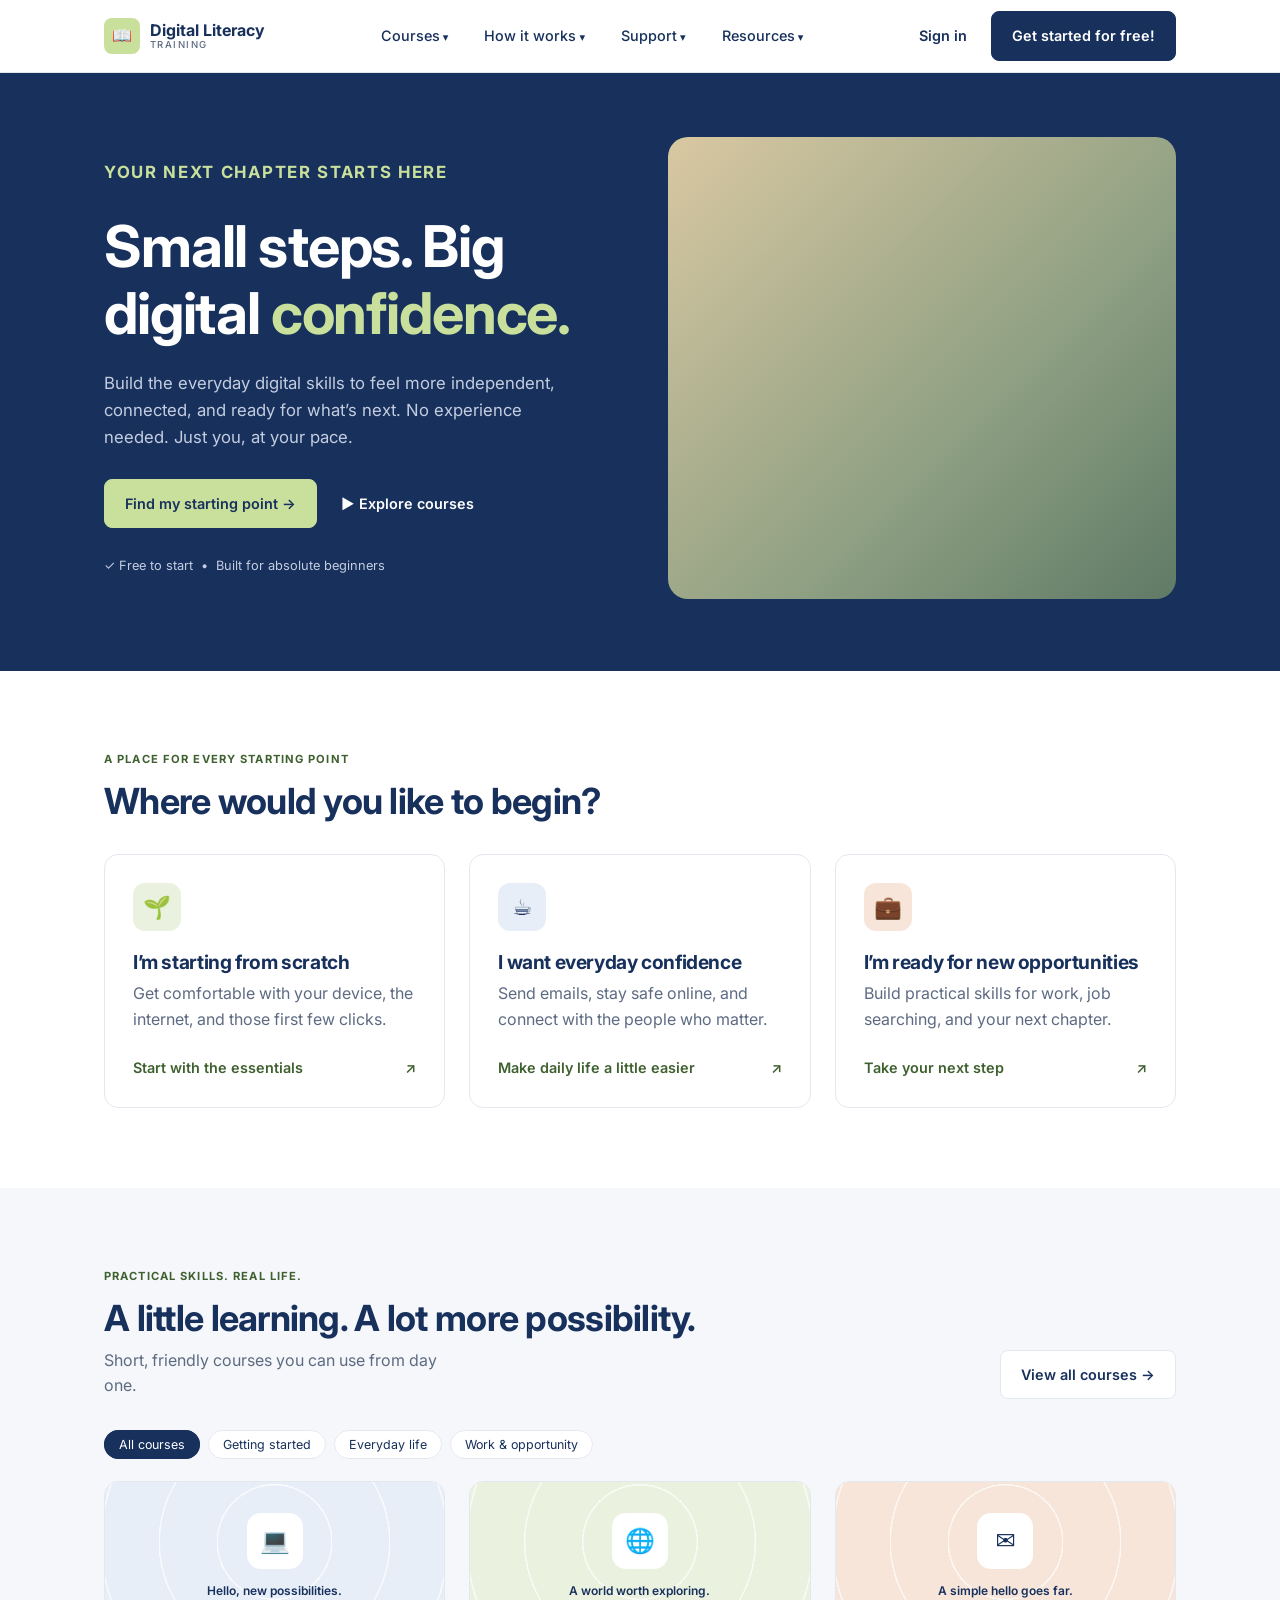
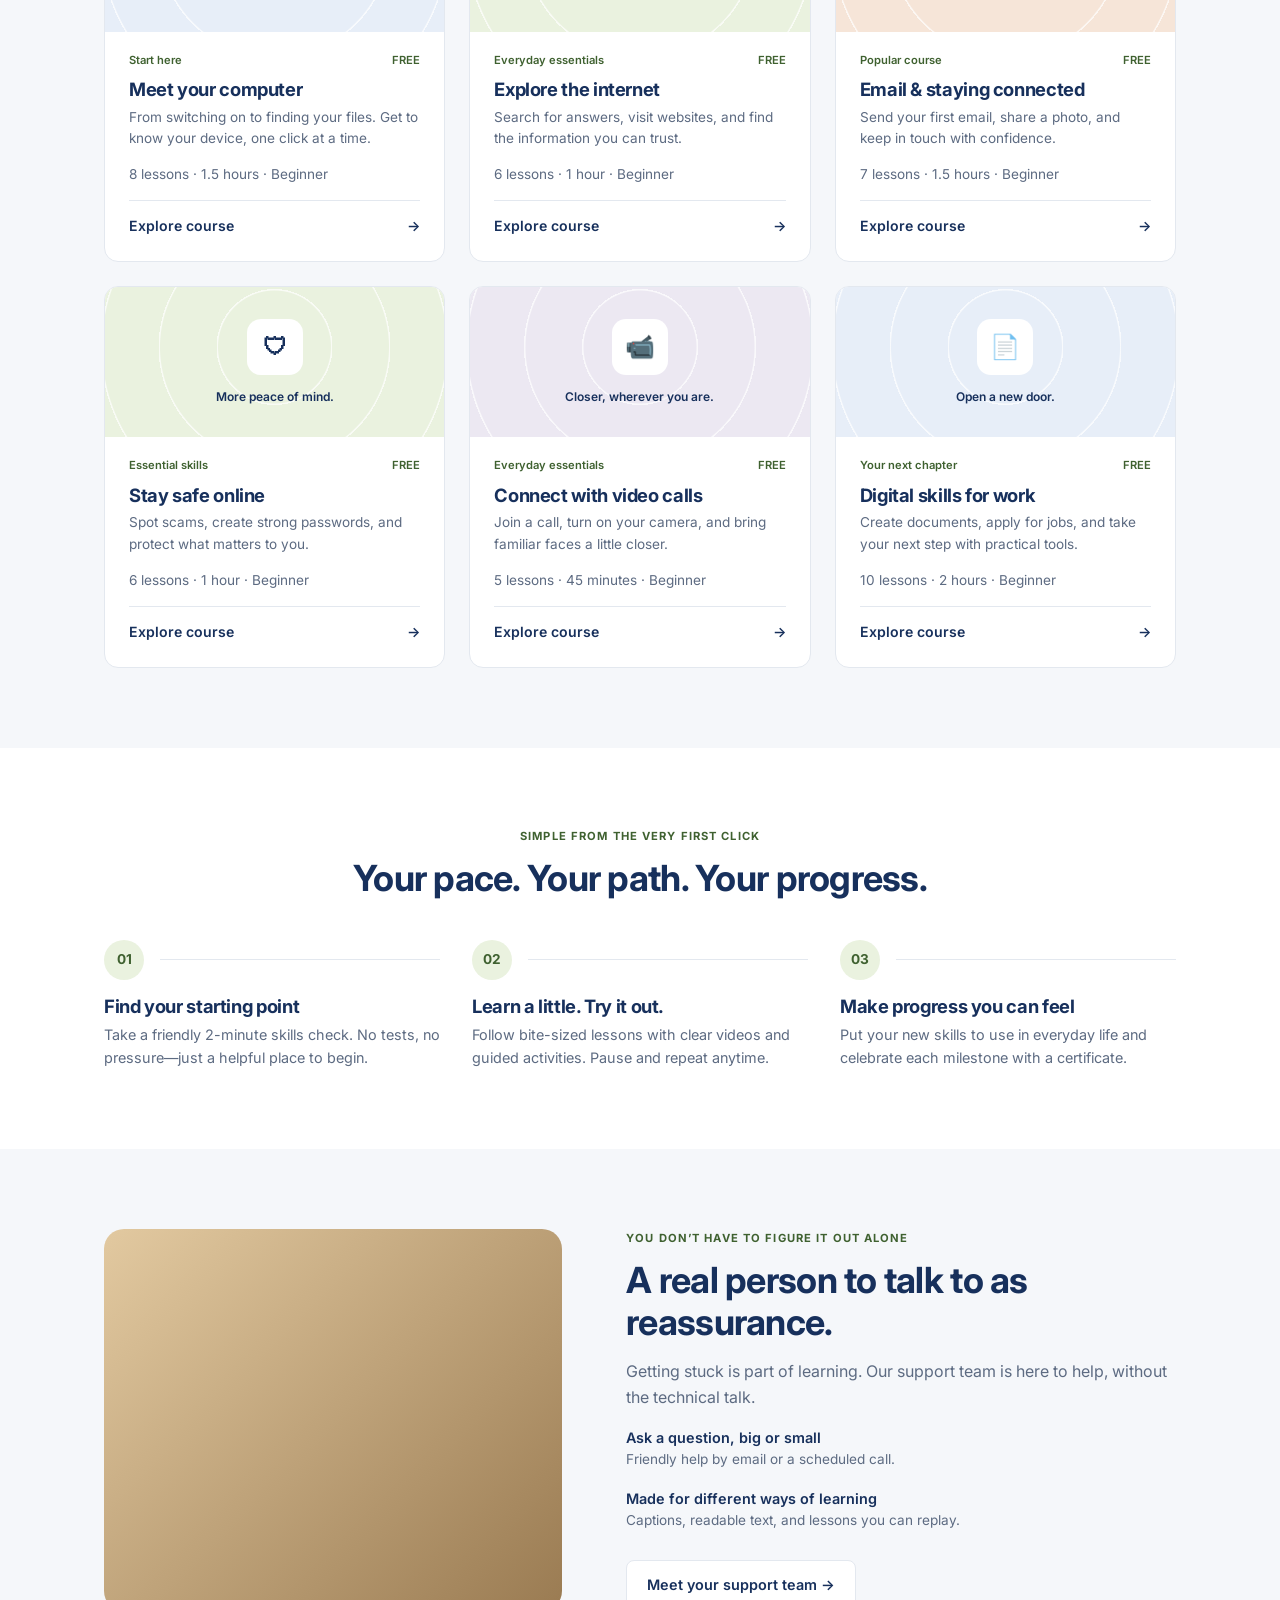
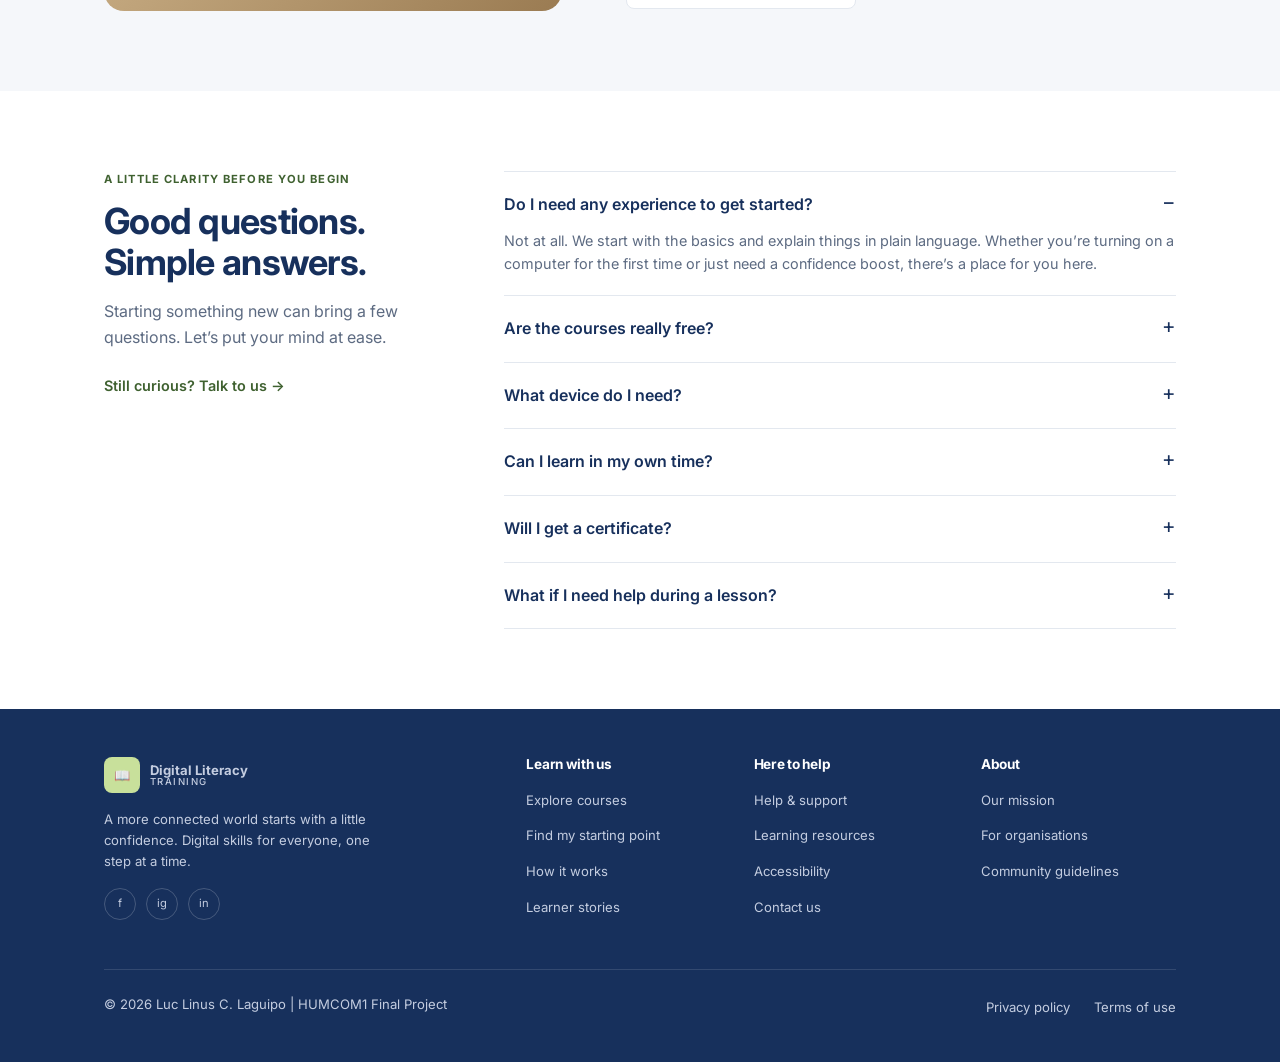
==== index.html @ 550e22f5 "Initial Commit for partial files." ====
<!DOCTYPE html>
<html lang="en">
  <head>
    <meta charset="UTF-8">
    <meta name="viewport" content="width=device-width, initial-scale=1">
    <title>Digital Literacy Training | Small steps. Big digital confidence.</title> 
    <link rel="preconnect" href="https://fonts.googleapis.com">
    <link rel="stylesheet" href="https://fonts.googleapis.com/css2?family=Inter:wght@400;500;600;700&amp;display=swap">
    <link rel="stylesheet" href="styles.css">
  </head>

  <body>
    <!-- Skip link for keyboard and screen-reader users -->
    <a class="skip" href="#main">Skip to main content</a>

    <!-- Header: logo, hover dropdown navigation, account links -->
    <header>
      <div class="wrap bar">
        <a class="brand" href="#top">
          <span class="logo" aria-hidden="true">&#128214;</span>
          <span>Digital Literacy<small>TRAINING</small></span>
        </a>
        <nav aria-label="Main">
          <ul class="menu">
            <li>
              <a href="#courses" class="Nav">Courses</a>
              <ul class="sub">
                <li><a href="#courses">Getting started</a></li>
                <li><a href="#courses">Everyday life</a></li>
                <li><a href="#courses">Work &amp; opportunity</a></li>
              </ul>
            </li>
            <li>
              <a href="#how" class="Nav">How it works</a>
              <ul class="sub">
                <li><a href="#how">Find your starting point</a></li>
                <li><a href="#learn">Try a free lesson</a></li>
                <li><a href="#how">Celebrate your progress</a></li>
              </ul>
            </li>
            <li>
              <a href="#stories" class="Nav">Support</a>
              <ul class="sub">
                <li><a href="#support">Help & Support</a></li>
              </ul>
            </li>
            <li>
              <a href="#faq" class="Nav">Resources</a>
              <ul class="sub">
                <li><a href="#faq">FAQ</a></li>
                <li><a href="#support">Accessibility</a></li>
              </ul>
            </li>
          </ul>
        </nav>
        <div class="acct">
          <a href="#top">Sign in</a>
          <a class="btn" href="#start">Get started for free!</a>
        </div>
      </div>
    </header>

    <!-- Main page content -->
    <main id="main">
      <!-- Hero: headline, call to action, photo -->
      <section class="hero" id="top" aria-labelledby="hero-title">
        <div class="wrap">
          <div>
            <p class="eyebrow">Your next chapter starts here</p>
            <h1 id="hero-title">Small steps. Big digital <span>confidence.</span></h1>
            <p>
              Build the everyday digital skills to feel more independent, connected, and ready for
              what&rsquo;s next. No experience needed. Just you, at your pace.
            </p>
            <div class="actions">
              <a class="btn lime" href="#start">Find my starting point &rarr;</a>
              <a class="link" style="color:#fff" href="#courses">&#9654; Explore courses</a>
            </div>
            <small>&#10003; Free to start &nbsp;&bull;&nbsp; Built for absolute beginners</small>
          </div>
          <!-- Replace this block with <img src="images/hero.jpg" alt="..."> -->
          <div class="photo" role="img" aria-label="Two women smiling as they use a laptop together">
          </div>
        </div>
      </section>

      <!-- Starting points: three paths for new learners -->
      <section class="start" id="start" aria-labelledby="start-title">
        <div class="wrap">
          <div class="head">
            <div>
              <p class="eyebrow">A place for every starting point</p>
              <h2 id="start-title">Where would you like to begin?</h2>
            </div>
          </div>
          <div class="cards">
            <article class="card">
              <span class="ico c-sage" aria-hidden="true">&#127793;</span>
              <h3>I&rsquo;m starting from scratch</h3>
              <p>Get comfortable with your device, the internet, and those first few clicks.</p>
              <a class="link" href="#courses">
                Start with the essentials <span aria-hidden="true">&#8599;</span>
              </a>
            </article>
            <article class="card">
              <span class="ico c-blue" aria-hidden="true">&#9749;</span>
              <h3>I want everyday confidence</h3>
              <p>Send emails, stay safe online, and connect with the people who matter.</p>
              <a class="link" href="#courses">
                Make daily life a little easier <span aria-hidden="true">&#8599;</span>
              </a>
            </article>
            <article class="card">
              <span class="ico c-peach" aria-hidden="true">&#128188;</span>
              <h3>I&rsquo;m ready for new opportunities</h3>
              <p>Build practical skills for work, job searching, and your next chapter.</p>
              <a class="link" href="#courses">
                Take your next step <span aria-hidden="true">&#8599;</span>
              </a>
            </article>
          </div>
        </div>
      </section>

      <!-- Course cards -->
      <section class="courses" id="courses" aria-labelledby="courses-title">
        <div class="wrap">
          <div class="head">
            <div>
              <p class="eyebrow">Practical skills. Real life.</p>
              <h2 id="courses-title">A little learning. A lot more possibility.</h2>
              <p>Short, friendly courses you can use from day one.</p>
            </div>
            <a class="btn ghost" href="#courses">View all courses &rarr;</a>
          </div>
          <ul class="pills" aria-label="Course categories">
            <li><a class="on" href="#courses" aria-current="true">All courses</a></li>
            <li><a href="#courses">Getting started</a></li>
            <li><a href="#courses">Everyday life</a></li>
            <li><a href="#courses">Work &amp; opportunity</a></li>
          </ul>
          <div class="cards">
            <article class="card course">
              <div class="thumb c-blue">
                <span class="tile" aria-hidden="true">&#128187;</span>Hello, new possibilities.
              </div>
              <div class="body">
                <div class="meta">
                  <span>Start here</span>
                  <span>FREE</span>
                </div>
                <h3>Meet your computer</h3>
                <p>
                  From switching on to finding your files. Get to know your device, one click at a
                  time.
                </p>
                <p class="facts">8 lessons &middot; 1.5 hours &middot; Beginner</p>
                <a class="more" href="#courses">
                  Explore course <span aria-hidden="true">&rarr;</span>
                </a>
              </div>
            </article>
            <article class="card course">
              <div class="thumb c-sage">
                <span class="tile" aria-hidden="true">&#127760;</span>A world worth exploring.
              </div>
              <div class="body">
                <div class="meta">
                  <span>Everyday essentials</span>
                  <span>FREE</span>
                </div>
                <h3>Explore the internet</h3>
                <p>Search for answers, visit websites, and find the information you can trust.</p>
                <p class="facts">6 lessons &middot; 1 hour &middot; Beginner</p>
                <a class="more" href="#courses">
                  Explore course <span aria-hidden="true">&rarr;</span>
                </a>
              </div>
            </article>
            <article class="card course">
              <div class="thumb c-peach">
                <span class="tile" aria-hidden="true">&#9993;</span>A simple hello goes far.
              </div>
              <div class="body">
                <div class="meta">
                  <span>Popular course</span>
                  <span>FREE</span>
                </div>
                <h3>Email &amp; staying connected</h3>
                <p>Send your first email, share a photo, and keep in touch with confidence.</p>
                <p class="facts">7 lessons &middot; 1.5 hours &middot; Beginner</p>
                <a class="more" href="#courses">
                  Explore course <span aria-hidden="true">&rarr;</span>
                </a>
              </div>
            </article>
            <article class="card course">
              <div class="thumb c-sage">
                <span class="tile" aria-hidden="true">&#128737;</span>More peace of mind.
              </div>
              <div class="body">
                <div class="meta">
                  <span>Essential skills</span>
                  <span>FREE</span>
                </div>
                <h3>Stay safe online</h3>
                <p>Spot scams, create strong passwords, and protect what matters to you.</p>
                <p class="facts">6 lessons &middot; 1 hour &middot; Beginner</p>
                <a class="more" href="#courses">
                  Explore course <span aria-hidden="true">&rarr;</span>
                </a>
              </div>
            </article>
            <article class="card course">
              <div class="thumb c-lav">
                <span class="tile" aria-hidden="true">&#128249;</span>Closer, wherever you are.
              </div>
              <div class="body">
                <div class="meta">
                  <span>Everyday essentials</span>
                  <span>FREE</span>
                </div>
                <h3>Connect with video calls</h3>
                <p>Join a call, turn on your camera, and bring familiar faces a little closer.</p>
                <p class="facts">5 lessons &middot; 45 minutes &middot; Beginner</p>
                <a class="more" href="#courses">
                  Explore course <span aria-hidden="true">&rarr;</span>
                </a>
              </div>
            </article>
            <article class="card course">
              <div class="thumb c-blue">
                <span class="tile" aria-hidden="true">&#128196;</span>Open a new door.
              </div>
              <div class="body">
                <div class="meta">
                  <span>Your next chapter</span>
                  <span>FREE</span>
                </div>
                <h3>Digital skills for work</h3>
                <p>
                  Create documents, apply for jobs, and take your next step with practical tools.
                </p>
                <p class="facts">10 lessons &middot; 2 hours &middot; Beginner</p>
                <a class="more" href="#courses">
                  Explore course <span aria-hidden="true">&rarr;</span>
                </a>
              </div>
            </article>
          </div>
        </div>
      </section>

      <!-- How it works: three steps -->
      <section class="how" id="how" aria-labelledby="how-title">
        <div class="wrap">
          <p class="eyebrow">Simple from the very first click</p>
          <h2 id="how-title">Your pace. Your path. Your progress.</h2>
          <ol class="steps" style="list-style:none;padding:0">
            <li>
              <div class="top"><span class="num">01</span></div>
              <h3>Find your starting point</h3>
              <p>
                Take a friendly 2-minute skills check. No tests, no pressure&mdash;just a helpful
                place to begin.
              </p>
            </li>
            <li>
              <div class="top"><span class="num">02</span></div>
              <h3>Learn a little. Try it out.</h3>
              <p>
                Follow bite-sized lessons with clear videos and guided activities. Pause and repeat
                anytime.
              </p>
            </li>
            <li>
              <div class="top"><span class="num">03</span></div>
              <h3>Make progress you can feel</h3>
              <p>
                Put your new skills to use in everyday life and celebrate each milestone with a
                certificate.
              </p>
            </li>
          </ol>
        </div>
      </section>

      <!-- Support team -->
      <section class="support" id="support" aria-labelledby="support-title">
        <div class="wrap">
          <div class="photo" role="img" aria-label="A woman on a video call at her desk">
          </div>
          <div>
            <p class="eyebrow">You don&rsquo;t have to figure it out alone</p>
            <h2 id="support-title">A real person to talk to as reassurance.</h2>
            <p>
              Getting stuck is part of learning. Our support team is here to help, without
              the technical talk.
            </p>
            <ul>
              <li>
                Ask a question, big or small
                <p>Friendly help by email or a scheduled call.</p>
              </li>
              <li>
                Made for different ways of learning
                <p>Captions, readable text, and lessons you can replay.</p>
              </li>
            </ul>
            <a class="btn ghost" href="#faq">Meet your support team &rarr;</a>
          </div>
        </div>
      </section>

      <!-- FAQ: details/summary opens and closes without JavaScript -->
      <section class="faq" id="faq" aria-labelledby="faq-title">
        <div class="wrap">
          <div>
            <p class="eyebrow">A little clarity before you begin</p>
            <h2 id="faq-title">Good questions. Simple answers.</h2>
            <p>
              Starting something new can bring a few questions. Let&rsquo;s put your mind at ease.
            </p>
            <a class="link" href="#support">Still curious? Talk to us &rarr;</a>
          </div>
          <div>
            <details open>
              <summary>Do I need any experience to get started?</summary>
              <p>
                Not at all. We start with the basics and explain things in plain language. Whether
                you&rsquo;re turning on a computer for the first time or just need a confidence
                boost, there&rsquo;s a place for you here.
              </p>
            </details>
            <details>
              <summary>Are the courses really free?</summary>
              <p>Yes. Every course on this page is free to start and finish.</p>
            </details>
            <details>
              <summary>What device do I need?</summary>
              <p>A computer, tablet, or smartphone with an internet connection is all you need.</p>
            </details>
            <details>
              <summary>Can I learn in my own time?</summary>
              <p>Yes. Lessons are bite-sized, and you can pause and pick up where you left off.</p>
            </details>
            <details>
              <summary>Will I get a certificate?</summary>
              <p>Yes. You&rsquo;ll earn a certificate to celebrate each course you complete.</p>
            </details>
            <details>
              <summary>What if I need help during a lesson?</summary>
              <p>
                Our support team is available Monday to Friday, 9am to 5pm, by email or a scheduled
                call.
              </p>
            </details>
          </div>
        </div>
      </section>

    <!-- Footer -->
    <footer>
      <div class="wrap">
        <div class="cols">
          <div class="brand-col">
            <a class="brand" href="#top">
              <span class="logo" aria-hidden="true">&#128214;</span>
              <span>Digital Literacy<small style="color:#c4cde0">TRAINING</small></span>
            </a>
            <p style="margin:16px 0;max-width:17rem">
              A more connected world starts with a little confidence. Digital skills for everyone,
              one step at a time.
            </p>
            <div class="social">
              <a href="#top" aria-label="Facebook">f</a>
              <a href="#top" aria-label="Instagram">ig</a>
              <a href="#top" aria-label="LinkedIn">in</a>
            </div>
          </div>
          <nav aria-label="Learn with us">
            <h3>Learn with us</h3>
            <ul>
              <li><a href="#courses">Explore courses</a></li>
              <li><a href="#start">Find my starting point</a></li>
              <li><a href="#how">How it works</a></li>
              <li><a href="#stories">Learner stories</a></li>
            </ul>
          </nav>
          <nav aria-label="Here to help">
            <h3>Here to help</h3>
            <ul>
              <li><a href="#support">Help &amp; support</a></li>
              <li><a href="#faq">Learning resources</a></li>
              <li><a href="#support">Accessibility</a></li>
              <li><a href="#support">Contact us</a></li>
            </ul>
          </nav>
          <nav aria-label="About">
            <h3>About</h3>
            <ul>
              <li><a href="#top">Our mission</a></li>
              <li><a href="#top">For organisations</a></li>
              <li><a href="#top">Community guidelines</a></li>
            </ul>
          </nav>
        </div>
        <div class="legal">
          <p>&copy; 2026 Luc Linus C. Laguipo | HUMCOM1 Final Project</p>
          <ul>
            <li><a href="#top">Privacy policy</a></li>
            <li><a href="#top">Terms of use</a></li>
          </ul>
        </div>
      </div>
    </footer>
  </body>
</html>
---- styles.css ----
/* ==========================================================
   Color variables
   ========================================================== */
:root {
  --navy: #17305c;
  --lime: #c8e09b;
  --cream: #f6f4ec;
  --mist: #f5f7fa;
  --green: #3f6130;
  --muted: #5d6b82;
  --line: #e3e8ef;
  --blue: #e7eef8;
  --sage: #eaf2df;
  --peach: #f6e5d8;
  --lav: #ece8f2;
}

/* ==========================================================
   Base styles
   ========================================================== */
* {
  box-sizing: border-box;
  margin: 0;
}

body {
  font-family: Inter, system-ui, -apple-system, "Segoe UI", Roboto, sans-serif;
  color: var(--navy);
  line-height: 1.6;
  background: #fff;
}

a {
  color: inherit;
  text-decoration: none;
}

ul {
  list-style: none;
  padding: 0;
}

:focus-visible {
  outline: 3px solid #2f6fed;
  outline-offset: 2px;
}

.skip {
  position: absolute;
  left: -999px;
}

.skip:focus {
  left: 8px;
  top: 8px;
  background: #fff;
  padding: 8px 12px;
  z-index: 20;
}

.wrap {
  max-width: 1120px;
  margin: 0 auto;
  padding: 0 24px;
}

section {
  padding: 80px 0;
}

h1,
h2,
h3 {
  line-height: 1.15;
  letter-spacing: -.02em;
}

h2 {
  font-size: 2.25rem;
}

p {
  color: var(--muted);
}

/* ==========================================================
   Shared components: labels, buttons, links
   ========================================================== */
.eyebrow {
  font-size: .7rem;
  font-weight: 700;
  letter-spacing: .1em;
  text-transform: uppercase;
  color: var(--green);
  margin-bottom: 12px;
}

.btn {
  display: inline-flex;
  align-items: center;
  gap: 8px;
  padding: 12px 20px;
  border-radius: 8px;
  font-weight: 600;
  font-size: .9rem;
  border: 1px solid var(--navy);
  background: var(--navy);
  color: #fff;
}

.btn.lime {
  background: var(--lime);
  border-color: var(--lime);
  color: var(--navy);
}

.btn.ghost {
  background: #fff;
  color: var(--navy);
  border-color: var(--line);
}

.link {
  font-weight: 600;
  font-size: .9rem;
  color: var(--green);
}

/* ==========================================================
   Header + hover dropdown
   ========================================================== */
header {
  background: #fff;
  border-bottom: 1px solid var(--line);
}

.bar {
  display: flex;
  align-items: center;
  justify-content: space-between;
  height: 72px;
}

.brand {
  display: flex;
  align-items: center;
  gap: 10px;
  font-weight: 700;
  line-height: 1.1;
}

.brand small {
  display: block;
  font-size: .6rem;
  letter-spacing: .15em;
  color: var(--muted);
  font-weight: 500;
}

.logo {
  width: 36px;
  height: 36px;
  border-radius: 8px;
  background: var(--lime);
  display: grid;
  place-items: center;
}

.menu {
  display: flex;
  gap: 8px;
}

.Nav:hover {
  background-color: #c8e09b;
}

.menu > li {
  position: relative;
}

.menu > li > a {
  display: block;
  padding: 24px 14px;
  font-size: .9rem;
  font-weight: 500;
}

.menu > li > a::after {
  content: " \25BE";
  font-size: .7rem;
}

.sub {
  position: absolute;
  top: 100%;
  left: 0;
  min-width: 230px;
  background: #fff;
  border: 1px solid var(--line);
  border-radius: 12px;
  padding: 8px;
  box-shadow: 0 12px 32px rgba(23, 48, 92, .14);
  opacity: 0;
  visibility: hidden;
  transform: translateY(6px);
  transition: opacity .15s, transform .15s, visibility .15s;
  z-index: 10;
}

.menu > li:hover .sub,
.menu > li:focus-within .sub {
  opacity: 1;
  visibility: visible;
  transform: none;
}

.sub a {
  display: block;
  padding: 10px 12px;
  border-radius: 8px;
  font-size: .88rem;
}

.sub a:hover,
.sub a:focus {
  background: var(--sage);
}

.acct {
  display: flex;
  align-items: center;
  gap: 24px;
  font-size: .9rem;
  font-weight: 600;
}

/* ==========================================================
   Hero
   ========================================================== */
.hero {
  background: var(--navy);
  color: #fff;
  padding: 64px 0 72px;
}

.hero .wrap {
  display: grid;
  grid-template-columns: 1fr 1fr;
  gap: 56px;
  align-items: center;
}

.hero h1 {
  font-size: 3.6rem;
  margin-bottom: 24px;
}

.hero h1 span {
  color: var(--lime);
}

.hero p {
  color: #c4cde0;
  font-size: 1.05rem;
  max-width: 30rem;
  margin-bottom: 28px;
}

.hero .eyebrow {
  color: var(--lime);
}

.actions {
  display: flex;
  gap: 24px;
  align-items: center;
  margin-bottom: 24px;
}

.hero small {
  color: #c4cde0;
  font-size: .8rem;
}

.photo {
  position: relative;
  border-radius: 20px;
  background: linear-gradient(135deg, #d9c8a2, #8fa083 60%, #5f7a66);
  overflow: hidden;
}

.hero .photo {
  aspect-ratio: 1.1;
}

.badge {
  position: absolute;
  background: #fff;
  color: var(--navy);
  border-radius: 12px;
  padding: 10px 16px;
  font-size: .8rem;
  font-weight: 600;
}

.badge small {
  display: block;
  color: var(--muted);
  font-weight: 400;
}

/* ==========================================================
   Cards
   ========================================================== */
.head {
  display: flex;
  justify-content: space-between;
  align-items: end;
  gap: 32px;
  margin-bottom: 32px;
}

.head p {
  max-width: 22rem;
}

.cards {
  display: grid;
  grid-template-columns: repeat(3, 1fr);
  gap: 24px;
}

.card {
  background: #fff;
  border: 1px solid var(--line);
  border-radius: 14px;
}

.start .card {
  padding: 28px;
}

.start .card h3 {
  font-size: 1.2rem;
  margin: 20px 0 8px;
}

.start .card .link {
  display: flex;
  justify-content: space-between;
  margin-top: 24px;
}

.ico {
  width: 48px;
  height: 48px;
  border-radius: 12px;
  display: grid;
  place-items: center;
  font-size: 1.4rem;
}

.courses {
  background: var(--mist);
}

.courses h2 {
  margin-bottom: 8px;
}

.pills {
  display: flex;
  gap: 8px;
  margin-bottom: 24px;
}

.pills a {
  padding: 6px 14px;
  border: 1px solid var(--line);
  border-radius: 99px;
  background: #fff;
  font-size: .78rem;
}

.pills a.on {
  background: var(--navy);
  color: #fff;
  border-color: var(--navy);
}

.course {
  overflow: hidden;
}

.thumb {
  height: 150px;
  display: grid;
  place-content: center;
  justify-items: center;
  gap: 12px;
  font-size: .75rem;
  font-weight: 600;
  background-image: repeating-radial-gradient(circle at 50% 40%, transparent 0 56px, rgba(255, 255, 255, .7) 57px 58px);
}

.tile {
  width: 56px;
  height: 56px;
  border-radius: 14px;
  background: #fff;
  display: grid;
  place-items: center;
  font-size: 1.5rem;
}

.c-blue {
  background-color: var(--blue);
}

.c-sage {
  background-color: var(--sage);
}

.c-peach {
  background-color: var(--peach);
}

.c-lav {
  background-color: var(--lav);
}

.body {
  padding: 20px 24px 24px;
}

.meta {
  display: flex;
  justify-content: space-between;
  font-size: .7rem;
  color: var(--green);
  font-weight: 600;
}

.body h3 {
  font-size: 1.15rem;
  margin: 10px 0 6px;
}

.body p {
  font-size: .85rem;
}

.facts {
  font-size: .75rem;
  color: var(--muted);
  margin: 14px 0;
}

.body .more {
  display: flex;
  justify-content: space-between;
  border-top: 1px solid var(--line);
  padding-top: 14px;
  font-weight: 600;
  font-size: .88rem;
}

/* ==========================================================
   Steps
   ========================================================== */
.how {
  text-align: center;
}

.how h2 {
  margin-bottom: 40px;
}

.steps {
  display: grid;
  grid-template-columns: repeat(3, 1fr);
  gap: 32px;
  text-align: left;
}

.top {
  display: flex;
  align-items: center;
  gap: 16px;
  margin-bottom: 16px;
}

.top::after {
  content: "";
  flex: 1;
  height: 1px;
  background: var(--line);
}

.num {
  width: 40px;
  height: 40px;
  border-radius: 50%;
  background: var(--sage);
  color: var(--green);
  display: grid;
  place-items: center;
  font-weight: 700;
  font-size: .85rem;
}

.steps h3 {
  font-size: 1.15rem;
  margin-bottom: 6px;
}

.steps p {
  font-size: .9rem;
}

/* ==========================================================
   Support
   ========================================================== */
.support {
  background: var(--mist);
}

.support .wrap {
  display: grid;
  grid-template-columns: 5fr 6fr;
  gap: 64px;
  align-items: center;
}

.support .photo {
  aspect-ratio: 1.2;
  background: linear-gradient(135deg, #e2c9a0, #9a7b52);
}

.support h2 {
  margin-bottom: 16px;
}

.support li {
  margin-top: 16px;
  font-weight: 600;
  font-size: .9rem;
}

.support li p {
  font-weight: 400;
  font-size: .85rem;
}

.support .btn {
  margin-top: 28px;
}

/* ==========================================================
   FAQ
   ========================================================== */
.faq .wrap {
  display: grid;
  grid-template-columns: 1fr 2fr;
  gap: 64px;
}

.faq h2 {
  margin-bottom: 16px;
}

.faq .link {
  display: inline-block;
  margin-top: 24px;
}

details {
  border-bottom: 1px solid var(--line);
  padding: 20px 0;
}

details:first-child {
  border-top: 1px solid var(--line);
}

summary {
  display: flex;
  justify-content: space-between;
  cursor: pointer;
  font-weight: 600;
  list-style: none;
}

summary::-webkit-details-marker {
  display: none;
}

summary::after {
  content: "+";
  font-weight: 400;
  font-size: 1.3rem;
  line-height: 1;
}

details[open] summary::after {
  content: "\2212";
}

details p {
  margin-top: 12px;
  font-size: .9rem;
}

/* ==========================================================
   CTA + footer
   ========================================================== */

footer {
  background: var(--navy);
  color: #fff;
  padding: 48px 0 32px;
}

footer p,
footer a {
  color: #c4cde0;
  font-size: .82rem;
}

.cols {
  display: grid;
  grid-template-columns: 2fr 1fr 1fr 1fr;
  gap: 32px;
  padding-bottom: 40px;
  border-bottom: 1px solid rgba(255, 255, 255, .12);
}

footer h3 {
  font-size: .85rem;
  margin-bottom: 14px;
}

footer li {
  margin-bottom: 10px;
}

footer .brand p {
  margin: 16px 0;
  max-width: 17rem;
}

.social {
  display: flex;
  gap: 10px;
}

.social a {
  width: 32px;
  height: 32px;
  border: 1px solid rgba(255, 255, 255, .2);
  border-radius: 50%;
  display: grid;
  place-items: center;
  font-size: .7rem;
}

.legal {
  display: flex;
  justify-content: space-between;
  padding-top: 24px;
}

.legal ul {
  display: flex;
  gap: 24px;
}

/* ==========================================================
   Respect reduced-motion settings
   ========================================================== */
@media (prefers-reduced-motion: reduce) {
  * {
    transition: none !important;
  }
}
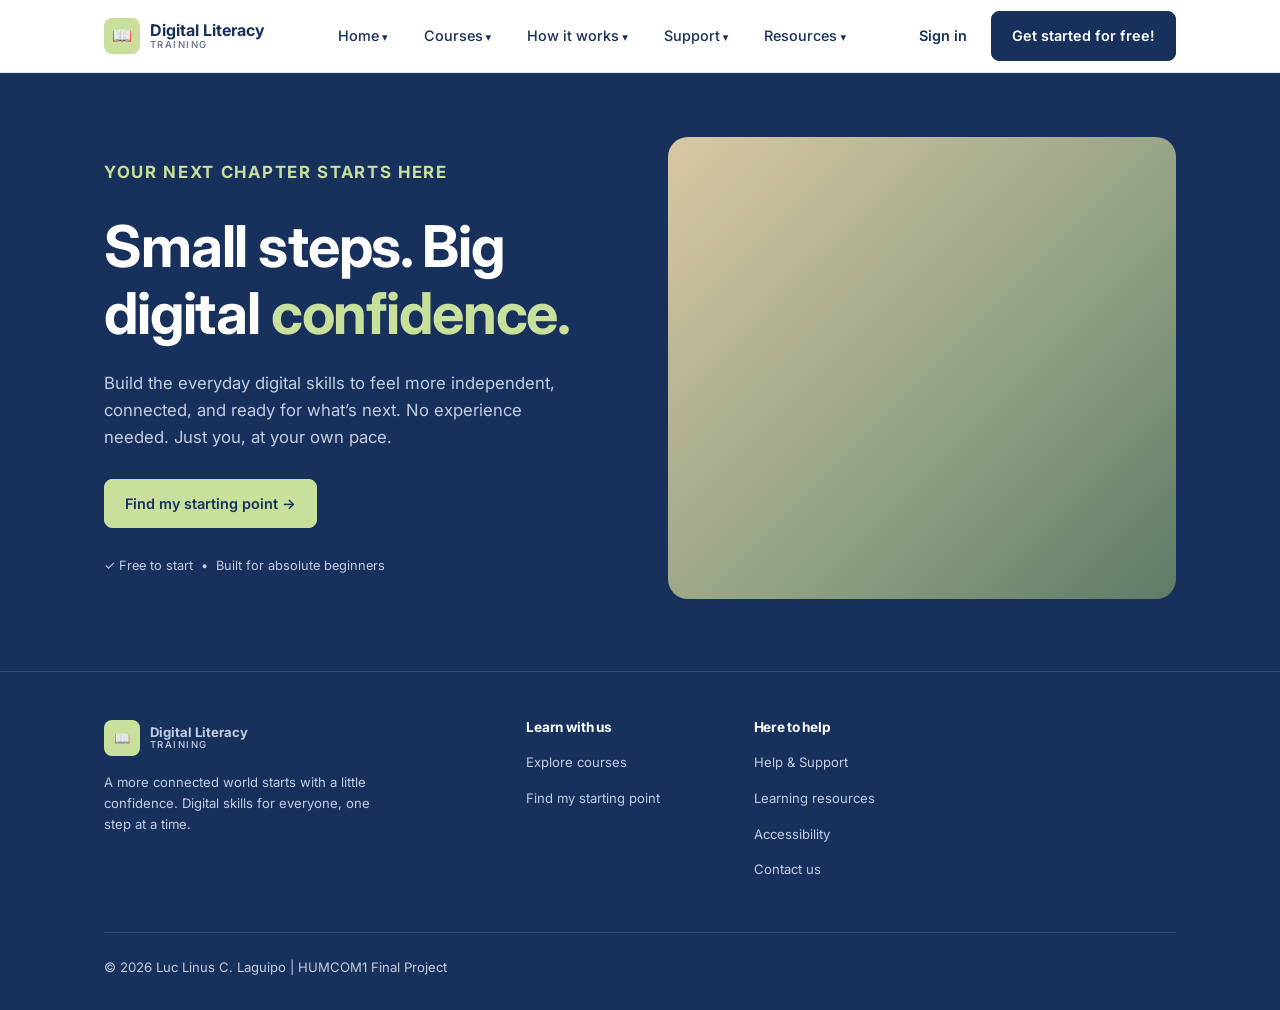
==== commit 5be53b56: "Separated collective index to separate files." ====
--- a/index.html
+++ b/index.html
@@ -3,7 +3,7 @@
   <head>
     <meta charset="UTF-8">
     <meta name="viewport" content="width=device-width, initial-scale=1">
-    <title>Digital Literacy Training | Small steps. Big digital confidence.</title> 
+    <title>Digital Literacy Training | Small steps. Big digital confidence.</title>
     <link rel="preconnect" href="https://fonts.googleapis.com">
     <link rel="stylesheet" href="https://fonts.googleapis.com/css2?family=Inter:wght@400;500;600;700&amp;display=swap">
     <link rel="stylesheet" href="styles.css">
@@ -16,52 +16,59 @@
     <!-- Header: logo, hover dropdown navigation, account links -->
     <header>
       <div class="wrap bar">
-        <a class="brand" href="#top">
+        <a class="brand" href="index.html">
           <span class="logo" aria-hidden="true">&#128214;</span>
           <span>Digital Literacy<small>TRAINING</small></span>
         </a>
         <nav aria-label="Main">
           <ul class="menu">
             <li>
-              <a href="#courses" class="Nav">Courses</a>
+              <a href="index.html" class = "Nav">Home</a>
               <ul class="sub">
-                <li><a href="#courses">Getting started</a></li>
-                <li><a href="#courses">Everyday life</a></li>
-                <li><a href="#courses">Work &amp; opportunity</a></li>
+                <li><a href="index.html" class="Nav">Back to Home Page</a></li>
               </ul>
             </li>
             <li>
-              <a href="#how" class="Nav">How it works</a>
+              <a href="courses.html" class="Nav">Courses</a>
               <ul class="sub">
-                <li><a href="#how">Find your starting point</a></li>
-                <li><a href="#learn">Try a free lesson</a></li>
-                <li><a href="#how">Celebrate your progress</a></li>
+                <li><a href="index.html">Getting started</a></li>
+                <li><a href="courses.html">Everyday life</a></li>
+                <li><a href="courses.html">Work &amp; opportunity</a></li>
               </ul>
             </li>
             <li>
-              <a href="#stories" class="Nav">Support</a>
+              <a href="start.html" class="Nav">How it works</a>
               <ul class="sub">
-                <li><a href="#support">Help & Support</a></li>
+                <li><a href="start.html">Find your starting point</a></li>
+                <li><a href="courses.html">Try a free lesson</a></li>
+                <li><a href="faq.html">Celebrate your progress</a></li>
               </ul>
             </li>
             <li>
-              <a href="#faq" class="Nav">Resources</a>
+              <a href="support.html" class="Nav">Support</a>
               <ul class="sub">
-                <li><a href="#faq">FAQ</a></li>
-                <li><a href="#support">Accessibility</a></li>
+                <li><a href="support.html">Help &amp; Support</a></li>
+              </ul>
+            </li>
+            <li>
+              <a href="faq.html" class="Nav">Resources</a>
+              <ul class="sub">
+                <li><a href="faq.html">FAQ</a></li>
+                <li><a href="support.html">Accessibility</a></li>
               </ul>
             </li>
           </ul>
         </nav>
         <div class="acct">
-          <a href="#top">Sign in</a>
-          <a class="btn" href="#start">Get started for free!</a>
+          <a href="index.html">Sign in</a>
+          <a class="btn" href="start.html">Get started for free!</a>
         </div>
       </div>
     </header>
 
     <!-- Main page content -->
     <main id="main">
+
       <!-- Hero: headline, call to action, photo -->
       <section class="hero" id="top" aria-labelledby="hero-title">
         <div class="wrap">
@@ -70,301 +77,26 @@
             <h1 id="hero-title">Small steps. Big digital <span>confidence.</span></h1>
             <p>
               Build the everyday digital skills to feel more independent, connected, and ready for
-              what&rsquo;s next. No experience needed. Just you, at your pace.
+              what&rsquo;s next. No experience needed. Just you, at your own pace.
             </p>
             <div class="actions">
-              <a class="btn lime" href="#start">Find my starting point &rarr;</a>
-              <a class="link" style="color:#fff" href="#courses">&#9654; Explore courses</a>
+              <a class="btn lime" href="start.html">Find my starting point &rarr;</a>
             </div>
             <small>&#10003; Free to start &nbsp;&bull;&nbsp; Built for absolute beginners</small>
           </div>
-          <!-- Replace this block with <img src="images/hero.jpg" alt="..."> -->
           <div class="photo" role="img" aria-label="Two women smiling as they use a laptop together">
           </div>
         </div>
       </section>
 
-      <!-- Starting points: three paths for new learners -->
-      <section class="start" id="start" aria-labelledby="start-title">
-        <div class="wrap">
-          <div class="head">
-            <div>
-              <p class="eyebrow">A place for every starting point</p>
-              <h2 id="start-title">Where would you like to begin?</h2>
-            </div>
-          </div>
-          <div class="cards">
-            <article class="card">
-              <span class="ico c-sage" aria-hidden="true">&#127793;</span>
-              <h3>I&rsquo;m starting from scratch</h3>
-              <p>Get comfortable with your device, the internet, and those first few clicks.</p>
-              <a class="link" href="#courses">
-                Start with the essentials <span aria-hidden="true">&#8599;</span>
-              </a>
-            </article>
-            <article class="card">
-              <span class="ico c-blue" aria-hidden="true">&#9749;</span>
-              <h3>I want everyday confidence</h3>
-              <p>Send emails, stay safe online, and connect with the people who matter.</p>
-              <a class="link" href="#courses">
-                Make daily life a little easier <span aria-hidden="true">&#8599;</span>
-              </a>
-            </article>
-            <article class="card">
-              <span class="ico c-peach" aria-hidden="true">&#128188;</span>
-              <h3>I&rsquo;m ready for new opportunities</h3>
-              <p>Build practical skills for work, job searching, and your next chapter.</p>
-              <a class="link" href="#courses">
-                Take your next step <span aria-hidden="true">&#8599;</span>
-              </a>
-            </article>
-          </div>
-        </div>
-      </section>
-
-      <!-- Course cards -->
-      <section class="courses" id="courses" aria-labelledby="courses-title">
-        <div class="wrap">
-          <div class="head">
-            <div>
-              <p class="eyebrow">Practical skills. Real life.</p>
-              <h2 id="courses-title">A little learning. A lot more possibility.</h2>
-              <p>Short, friendly courses you can use from day one.</p>
-            </div>
-            <a class="btn ghost" href="#courses">View all courses &rarr;</a>
-          </div>
-          <ul class="pills" aria-label="Course categories">
-            <li><a class="on" href="#courses" aria-current="true">All courses</a></li>
-            <li><a href="#courses">Getting started</a></li>
-            <li><a href="#courses">Everyday life</a></li>
-            <li><a href="#courses">Work &amp; opportunity</a></li>
-          </ul>
-          <div class="cards">
-            <article class="card course">
-              <div class="thumb c-blue">
-                <span class="tile" aria-hidden="true">&#128187;</span>Hello, new possibilities.
-              </div>
-              <div class="body">
-                <div class="meta">
-                  <span>Start here</span>
-                  <span>FREE</span>
-                </div>
-                <h3>Meet your computer</h3>
-                <p>
-                  From switching on to finding your files. Get to know your device, one click at a
-                  time.
-                </p>
-                <p class="facts">8 lessons &middot; 1.5 hours &middot; Beginner</p>
-                <a class="more" href="#courses">
-                  Explore course <span aria-hidden="true">&rarr;</span>
-                </a>
-              </div>
-            </article>
-            <article class="card course">
-              <div class="thumb c-sage">
-                <span class="tile" aria-hidden="true">&#127760;</span>A world worth exploring.
-              </div>
-              <div class="body">
-                <div class="meta">
-                  <span>Everyday essentials</span>
-                  <span>FREE</span>
-                </div>
-                <h3>Explore the internet</h3>
-                <p>Search for answers, visit websites, and find the information you can trust.</p>
-                <p class="facts">6 lessons &middot; 1 hour &middot; Beginner</p>
-                <a class="more" href="#courses">
-                  Explore course <span aria-hidden="true">&rarr;</span>
-                </a>
-              </div>
-            </article>
-            <article class="card course">
-              <div class="thumb c-peach">
-                <span class="tile" aria-hidden="true">&#9993;</span>A simple hello goes far.
-              </div>
-              <div class="body">
-                <div class="meta">
-                  <span>Popular course</span>
-                  <span>FREE</span>
-                </div>
-                <h3>Email &amp; staying connected</h3>
-                <p>Send your first email, share a photo, and keep in touch with confidence.</p>
-                <p class="facts">7 lessons &middot; 1.5 hours &middot; Beginner</p>
-                <a class="more" href="#courses">
-                  Explore course <span aria-hidden="true">&rarr;</span>
-                </a>
-              </div>
-            </article>
-            <article class="card course">
-              <div class="thumb c-sage">
-                <span class="tile" aria-hidden="true">&#128737;</span>More peace of mind.
-              </div>
-              <div class="body">
-                <div class="meta">
-                  <span>Essential skills</span>
-                  <span>FREE</span>
-                </div>
-                <h3>Stay safe online</h3>
-                <p>Spot scams, create strong passwords, and protect what matters to you.</p>
-                <p class="facts">6 lessons &middot; 1 hour &middot; Beginner</p>
-                <a class="more" href="#courses">
-                  Explore course <span aria-hidden="true">&rarr;</span>
-                </a>
-              </div>
-            </article>
-            <article class="card course">
-              <div class="thumb c-lav">
-                <span class="tile" aria-hidden="true">&#128249;</span>Closer, wherever you are.
-              </div>
-              <div class="body">
-                <div class="meta">
-                  <span>Everyday essentials</span>
-                  <span>FREE</span>
-                </div>
-                <h3>Connect with video calls</h3>
-                <p>Join a call, turn on your camera, and bring familiar faces a little closer.</p>
-                <p class="facts">5 lessons &middot; 45 minutes &middot; Beginner</p>
-                <a class="more" href="#courses">
-                  Explore course <span aria-hidden="true">&rarr;</span>
-                </a>
-              </div>
-            </article>
-            <article class="card course">
-              <div class="thumb c-blue">
-                <span class="tile" aria-hidden="true">&#128196;</span>Open a new door.
-              </div>
-              <div class="body">
-                <div class="meta">
-                  <span>Your next chapter</span>
-                  <span>FREE</span>
-                </div>
-                <h3>Digital skills for work</h3>
-                <p>
-                  Create documents, apply for jobs, and take your next step with practical tools.
-                </p>
-                <p class="facts">10 lessons &middot; 2 hours &middot; Beginner</p>
-                <a class="more" href="#courses">
-                  Explore course <span aria-hidden="true">&rarr;</span>
-                </a>
-              </div>
-            </article>
-          </div>
-        </div>
-      </section>
-
-      <!-- How it works: three steps -->
-      <section class="how" id="how" aria-labelledby="how-title">
-        <div class="wrap">
-          <p class="eyebrow">Simple from the very first click</p>
-          <h2 id="how-title">Your pace. Your path. Your progress.</h2>
-          <ol class="steps" style="list-style:none;padding:0">
-            <li>
-              <div class="top"><span class="num">01</span></div>
-              <h3>Find your starting point</h3>
-              <p>
-                Take a friendly 2-minute skills check. No tests, no pressure&mdash;just a helpful
-                place to begin.
-              </p>
-            </li>
-            <li>
-              <div class="top"><span class="num">02</span></div>
-              <h3>Learn a little. Try it out.</h3>
-              <p>
-                Follow bite-sized lessons with clear videos and guided activities. Pause and repeat
-                anytime.
-              </p>
-            </li>
-            <li>
-              <div class="top"><span class="num">03</span></div>
-              <h3>Make progress you can feel</h3>
-              <p>
-                Put your new skills to use in everyday life and celebrate each milestone with a
-                certificate.
-              </p>
-            </li>
-          </ol>
-        </div>
-      </section>
-
-      <!-- Support team -->
-      <section class="support" id="support" aria-labelledby="support-title">
-        <div class="wrap">
-          <div class="photo" role="img" aria-label="A woman on a video call at her desk">
-          </div>
-          <div>
-            <p class="eyebrow">You don&rsquo;t have to figure it out alone</p>
-            <h2 id="support-title">A real person to talk to as reassurance.</h2>
-            <p>
-              Getting stuck is part of learning. Our support team is here to help, without
-              the technical talk.
-            </p>
-            <ul>
-              <li>
-                Ask a question, big or small
-                <p>Friendly help by email or a scheduled call.</p>
-              </li>
-              <li>
-                Made for different ways of learning
-                <p>Captions, readable text, and lessons you can replay.</p>
-              </li>
-            </ul>
-            <a class="btn ghost" href="#faq">Meet your support team &rarr;</a>
-          </div>
-        </div>
-      </section>
-
-      <!-- FAQ: details/summary opens and closes without JavaScript -->
-      <section class="faq" id="faq" aria-labelledby="faq-title">
-        <div class="wrap">
-          <div>
-            <p class="eyebrow">A little clarity before you begin</p>
-            <h2 id="faq-title">Good questions. Simple answers.</h2>
-            <p>
-              Starting something new can bring a few questions. Let&rsquo;s put your mind at ease.
-            </p>
-            <a class="link" href="#support">Still curious? Talk to us &rarr;</a>
-          </div>
-          <div>
-            <details open>
-              <summary>Do I need any experience to get started?</summary>
-              <p>
-                Not at all. We start with the basics and explain things in plain language. Whether
-                you&rsquo;re turning on a computer for the first time or just need a confidence
-                boost, there&rsquo;s a place for you here.
-              </p>
-            </details>
-            <details>
-              <summary>Are the courses really free?</summary>
-              <p>Yes. Every course on this page is free to start and finish.</p>
-            </details>
-            <details>
-              <summary>What device do I need?</summary>
-              <p>A computer, tablet, or smartphone with an internet connection is all you need.</p>
-            </details>
-            <details>
-              <summary>Can I learn in my own time?</summary>
-              <p>Yes. Lessons are bite-sized, and you can pause and pick up where you left off.</p>
-            </details>
-            <details>
-              <summary>Will I get a certificate?</summary>
-              <p>Yes. You&rsquo;ll earn a certificate to celebrate each course you complete.</p>
-            </details>
-            <details>
-              <summary>What if I need help during a lesson?</summary>
-              <p>
-                Our support team is available Monday to Friday, 9am to 5pm, by email or a scheduled
-                call.
-              </p>
-            </details>
-          </div>
-        </div>
-      </section>
+    </main>
 
     <!-- Footer -->
     <footer>
       <div class="wrap">
         <div class="cols">
           <div class="brand-col">
-            <a class="brand" href="#top">
+            <a class="brand" href="index.html">
               <span class="logo" aria-hidden="true">&#128214;</span>
               <span>Digital Literacy<small style="color:#c4cde0">TRAINING</small></span>
             </a>
@@ -372,45 +104,26 @@
               A more connected world starts with a little confidence. Digital skills for everyone,
               one step at a time.
             </p>
-            <div class="social">
-              <a href="#top" aria-label="Facebook">f</a>
-              <a href="#top" aria-label="Instagram">ig</a>
-              <a href="#top" aria-label="LinkedIn">in</a>
-            </div>
           </div>
           <nav aria-label="Learn with us">
             <h3>Learn with us</h3>
             <ul>
-              <li><a href="#courses">Explore courses</a></li>
-              <li><a href="#start">Find my starting point</a></li>
-              <li><a href="#how">How it works</a></li>
-              <li><a href="#stories">Learner stories</a></li>
+              <li><a href="courses.html">Explore courses</a></li>
+              <li><a href="start.html">Find my starting point</a></li>
             </ul>
           </nav>
           <nav aria-label="Here to help">
             <h3>Here to help</h3>
             <ul>
-              <li><a href="#support">Help &amp; support</a></li>
-              <li><a href="#faq">Learning resources</a></li>
-              <li><a href="#support">Accessibility</a></li>
-              <li><a href="#support">Contact us</a></li>
-            </ul>
-          </nav>
-          <nav aria-label="About">
-            <h3>About</h3>
-            <ul>
-              <li><a href="#top">Our mission</a></li>
-              <li><a href="#top">For organisations</a></li>
-              <li><a href="#top">Community guidelines</a></li>
+              <li><a href="support.html">Help &amp; Support</a></li>
+              <li><a href="faq.html">Learning resources</a></li>
+              <li><a href="support.html">Accessibility</a></li>
+              <li><a href="support.html">Contact us</a></li>
             </ul>
           </nav>
         </div>
         <div class="legal">
           <p>&copy; 2026 Luc Linus C. Laguipo | HUMCOM1 Final Project</p>
-          <ul>
-            <li><a href="#top">Privacy policy</a></li>
-            <li><a href="#top">Terms of use</a></li>
-          </ul>
         </div>
       </div>
     </footer>
--- a/styles.css
+++ b/styles.css
@@ -120,12 +120,6 @@
   border-color: var(--line);
 }
 
-.link {
-  font-weight: 600;
-  font-size: .9rem;
-  color: var(--green);
-}
-
 /* ==========================================================
    Header + hover dropdown
    ========================================================== */
@@ -467,59 +461,6 @@
 }
 
 /* ==========================================================
-   Steps
-   ========================================================== */
-.how {
-  text-align: center;
-}
-
-.how h2 {
-  margin-bottom: 40px;
-}
-
-.steps {
-  display: grid;
-  grid-template-columns: repeat(3, 1fr);
-  gap: 32px;
-  text-align: left;
-}
-
-.top {
-  display: flex;
-  align-items: center;
-  gap: 16px;
-  margin-bottom: 16px;
-}
-
-.top::after {
-  content: "";
-  flex: 1;
-  height: 1px;
-  background: var(--line);
-}
-
-.num {
-  width: 40px;
-  height: 40px;
-  border-radius: 50%;
-  background: var(--sage);
-  color: var(--green);
-  display: grid;
-  place-items: center;
-  font-weight: 700;
-  font-size: .85rem;
-}
-
-.steps h3 {
-  font-size: 1.15rem;
-  margin-bottom: 6px;
-}
-
-.steps p {
-  font-size: .9rem;
-}
-
-/* ==========================================================
    Support
    ========================================================== */
 .support {
@@ -684,3 +625,21 @@
     transition: none !important;
   }
 }
+
+/* ==========================================================
+   Multi-page layout: keeps the footer at the bottom of short
+   pages and separates it from the navy hero on the home page
+   ========================================================== */
+body {
+  display: flex;
+  flex-direction: column;
+  min-height: 100vh;
+}
+
+main {
+  flex: 1;
+}
+
+footer {
+  border-top: 1px solid rgba(255, 255, 255, .12);
+}
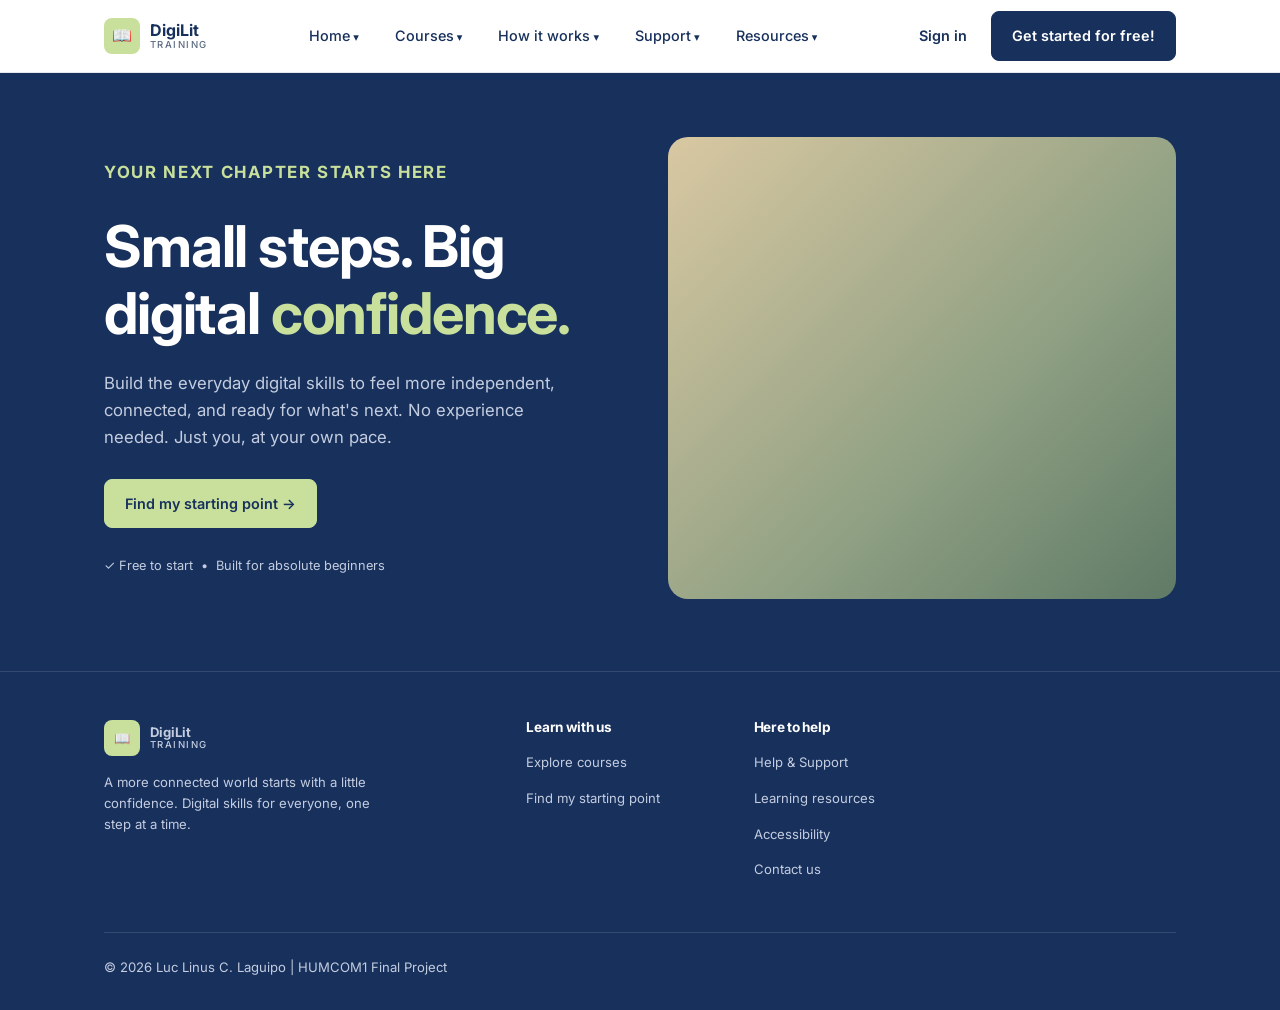
==== commit 1c74717a: "Added dummy launch pages for page links." ====
--- a/index.html
+++ b/index.html
@@ -3,22 +3,21 @@
   <head>
     <meta charset="UTF-8">
     <meta name="viewport" content="width=device-width, initial-scale=1">
-    <title>Digital Literacy Training | Small steps. Big digital confidence.</title>
+    <title>DigiLit Training | Small steps. Big digital confidence.</title>
     <link rel="preconnect" href="https://fonts.googleapis.com">
     <link rel="stylesheet" href="https://fonts.googleapis.com/css2?family=Inter:wght@400;500;600;700&amp;display=swap">
     <link rel="stylesheet" href="styles.css">
   </head>
 
   <body>
-    <!-- Skip link for keyboard and screen-reader users -->
     <a class="skip" href="#main">Skip to main content</a>
 
-    <!-- Header: logo, hover dropdown navigation, account links -->
+    <!-- Navigation Bar and Dropdown Links -->
     <header>
       <div class="wrap bar">
         <a class="brand" href="index.html">
           <span class="logo" aria-hidden="true">&#128214;</span>
-          <span>Digital Literacy<small>TRAINING</small></span>
+          <span>DigiLit<small>TRAINING</small></span>
         </a>
         <nav aria-label="Main">
           <ul class="menu">
@@ -60,15 +59,13 @@
           </ul>
         </nav>
         <div class="acct">
-          <a href="index.html">Sign in</a>
+          <a href="sign_in.html">Sign in</a>
           <a class="btn" href="start.html">Get started for free!</a>
         </div>
       </div>
     </header>
 
-    <!-- Main page content -->
     <main id="main">
-
       <!-- Hero: headline, call to action, photo -->
       <section class="hero" id="top" aria-labelledby="hero-title">
         <div class="wrap">
@@ -77,7 +74,7 @@
             <h1 id="hero-title">Small steps. Big digital <span>confidence.</span></h1>
             <p>
               Build the everyday digital skills to feel more independent, connected, and ready for
-              what&rsquo;s next. No experience needed. Just you, at your own pace.
+              what's next. No experience needed. Just you, at your own pace.
             </p>
             <div class="actions">
               <a class="btn lime" href="start.html">Find my starting point &rarr;</a>
@@ -88,17 +85,16 @@
           </div>
         </div>
       </section>
-
     </main>
 
-    <!-- Footer -->
+    <!-- Footer (Universal in all pages) -->
     <footer>
       <div class="wrap">
         <div class="cols">
           <div class="brand-col">
             <a class="brand" href="index.html">
               <span class="logo" aria-hidden="true">&#128214;</span>
-              <span>Digital Literacy<small style="color:#c4cde0">TRAINING</small></span>
+              <span>DigiLit<small style="color:#c4cde0">TRAINING</small></span>
             </a>
             <p style="margin:16px 0;max-width:17rem">
               A more connected world starts with a little confidence. Digital skills for everyone,
